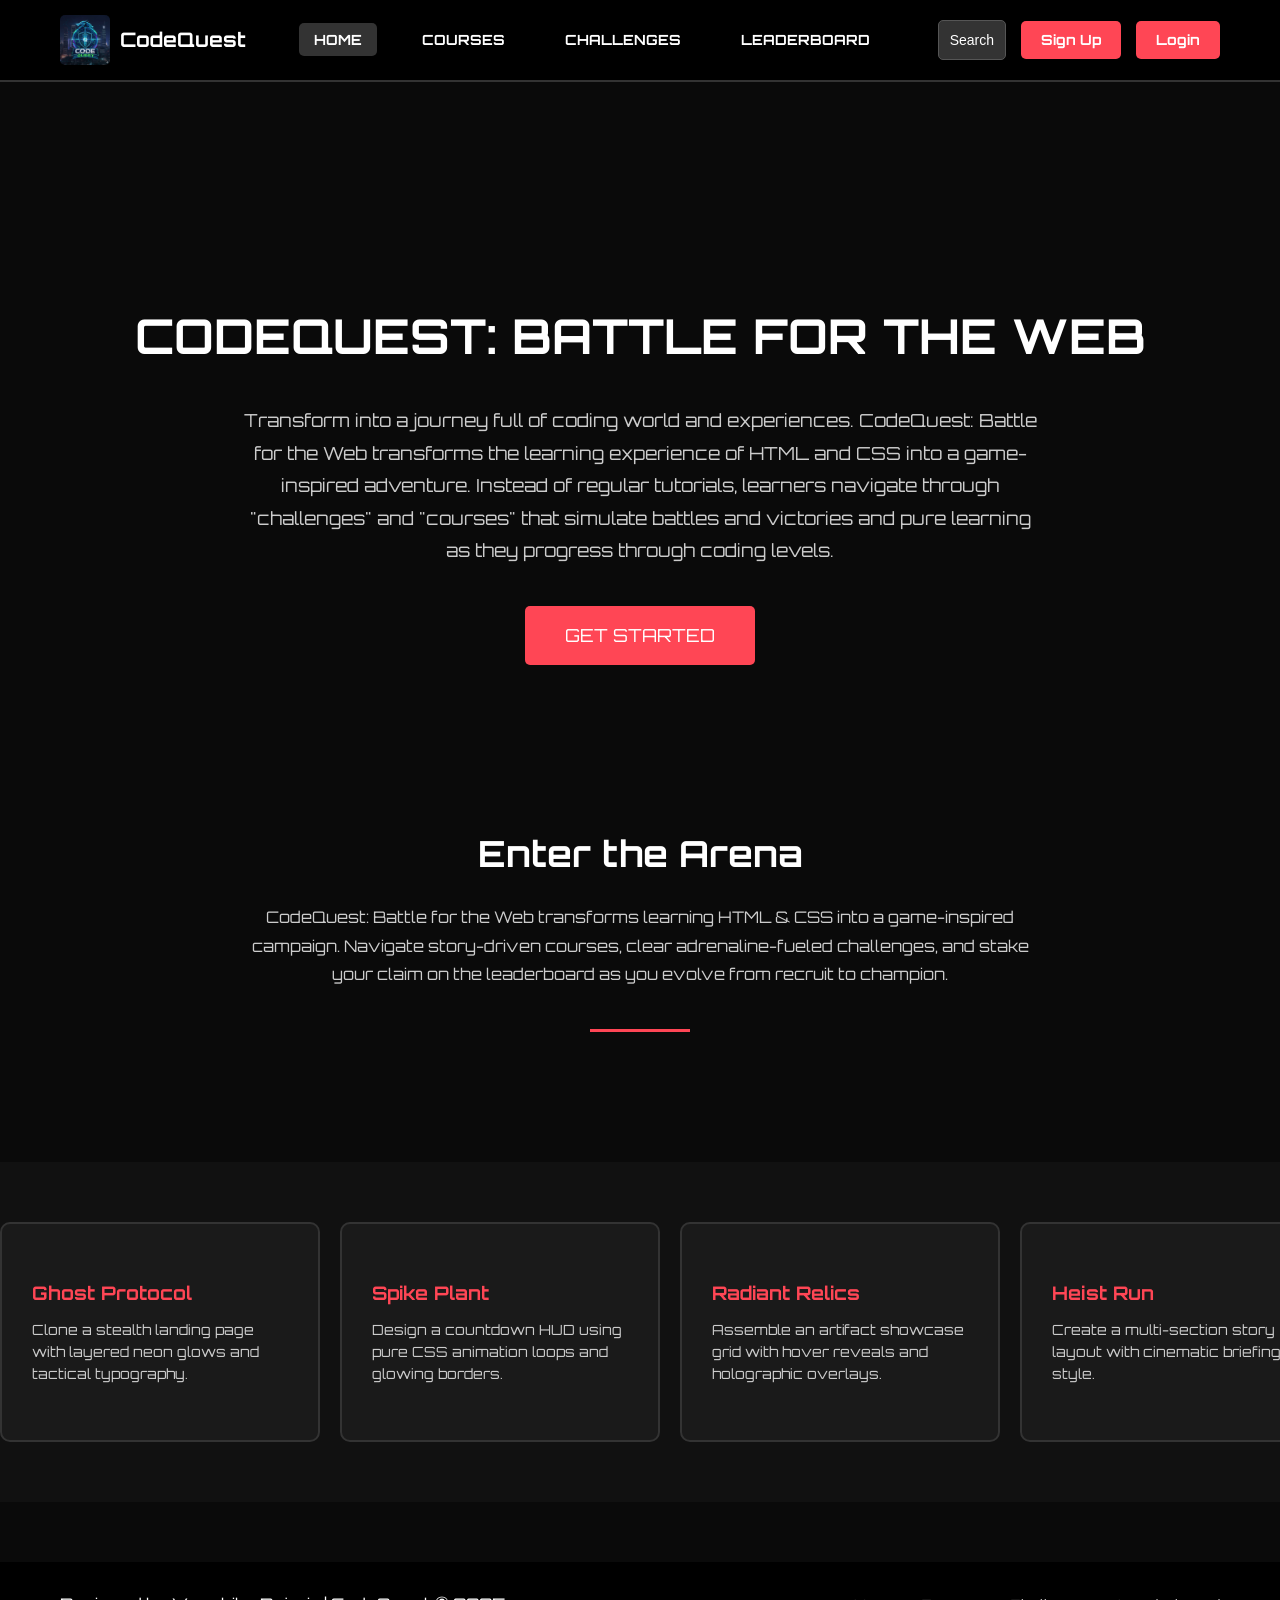
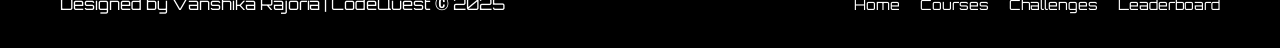
==== index.html @ c9c5a5fb "some bugs fixed" ====
<!DOCTYPE html>
<html lang="en">
<head>
  <meta charset="UTF-8">
  <meta name="viewport" content="width=device-width, initial-scale=1.0">
  <title>CodeQuest - Home</title>
  <link href="https://fonts.googleapis.com/css2?family=Orbitron:wght@400;700&family=Oswald:wght@600;700&display=swap" rel="stylesheet">
  <link rel="stylesheet" href="index.css">
  <link rel="icon" type="image/x-icon" href="logo.jpg">
</head>
<body>
  <header class="site-header">
    <div class="header-inner">
      <a href="index.html" class="brand">
        <img src="logo.jpg" alt="CodeQuest logo" class="brand-logo">
        <span class="brand-title">CodeQuest</span>
      </a>

      <input type="checkbox" id="nav-toggle" class="nav-toggle">
      <label for="nav-toggle" class="nav-toggle-label">
        <span></span>
        <span></span>
        <span></span>
      </label>

      <nav class="main-nav">
        <ul class="nav-links">
          <li><a class="active" href="index.html">HOME</a></li>
          <li><a href="courses.html">COURSES</a></li>
          <li><a href="challenges.html">CHALLENGES</a></li>
          <li><a href="leaderboard.html">LEADERBOARD</a></li>
        </ul>
      </nav>

      <div class="header-actions">
        <button class="search-btn" type="button">Search</button>
        <a href="signup.html" class="btn btn-red">Sign Up</a>
        <a href="login.html" class="btn btn-red-outline">Login</a>
      </div>
    </div>
  </header>

  <video src="firefly.mp4" autoplay loop muted></video>

  <main>
    <section class="hero">
      <h1 class="hero-title">CodeQuest: Battle for the Web</h1>
      
      <!-- <div class="hero-image-container">
        <img src="code.jpg" alt="CodeQuest Battle Arena">
      </div> -->

      <p class="hero-description">
        Transform into a journey full of coding world and experiences. CodeQuest: Battle for the Web transforms the learning experience of HTML and CSS into a game-inspired adventure. Instead of regular tutorials, learners navigate through "challenges" and "courses" that simulate battles and victories and pure learning as they progress through coding levels.
      </p>

      <div class="hero-actions">
        <a href="courses.html" class="btn-cta">GET STARTED</a>
      </div>
    </section>

    <section class="section">
      <h2 class="section-title">Enter the Arena</h2>
      <p class="section-subtitle">
        CodeQuest: Battle for the Web transforms learning HTML & CSS into a game-inspired campaign. Navigate story-driven courses, clear adrenaline-fueled challenges, and stake your claim on the leaderboard as you evolve from recruit to champion.
      </p>
      <div class="divider"></div>
    </section>

    <section class="challenges-scroll">
      <div class="challenges-track">
        <div class="challenge-item">
          <h3>Ghost Protocol</h3>
          <p>Clone a stealth landing page with layered neon glows and tactical typography.</p>
        </div>
        <div class="challenge-item">
          <h3>Spike Plant</h3>
          <p>Design a countdown HUD using pure CSS animation loops and glowing borders.</p>
        </div>
        <div class="challenge-item">
          <h3>Radiant Relics</h3>
          <p>Assemble an artifact showcase grid with hover reveals and holographic overlays.</p>
        </div>
        <div class="challenge-item">
          <h3>Heist Run</h3>
          <p>Create a multi-section story layout with cinematic briefing style.</p>
        </div>
        <div class="challenge-item">
          <h3>Valorant Nexus</h3>
          <p>Construct a dashboard with live-style badges and mission logs.</p>
        </div>
        <div class="challenge-item">
          <h3>Final Strike</h3>
          <p>Forge an endgame boss fight page combining grid tactics and flex squads.</p>
        </div>
        <!-- Duplicate for seamless scroll -->
        <div class="challenge-item">
          <h3>Ghost Protocol</h3>
          <p>Clone a stealth landing page with layered neon glows and tactical typography.</p>
        </div>
        <div class="challenge-item">
          <h3>Spike Plant</h3>
          <p>Design a countdown HUD using pure CSS animation loops and glowing borders.</p>
        </div>
        <div class="challenge-item">
          <h3>Radiant Relics</h3>
          <p>Assemble an artifact showcase grid with hover reveals and holographic overlays.</p>
        </div>
      </div>
    </section>
  </main>

  <footer class="site-footer">
    <div class="footer-inner">
      <p>Designed by Vanshika Rajoria | CodeQuest © 2025</p>
      <nav class="footer-links">
        <a href="index.html">Home</a>
        <a href="courses.html">Courses</a>
        <a href="challenges.html">Challenges</a>
        <a href="leaderboard.html">Leaderboard</a>
      </nav>
    </div>
  </footer>
</body>
</html>
---- index.css ----
* {
  margin: 0;
  padding: 0;
  box-sizing: border-box;
}

body {
  font-family: 'Orbitron', 'Oswald', Arial, sans-serif;
  background-color: #0a0a0a;
  color: #ffffff;
  line-height: 1.6;
}


.site-header {
  position: fixed;
  top: 0;
  left: 0;
  right: 0;
  background-color: #000000;
  padding: 15px 0;
  z-index: 1000;
  border-bottom: 2px solid #333;
}

.header-inner {
  max-width: 1200px;
  margin: 0 auto;
  padding: 0 20px;
  display: flex;
  align-items: center;
  justify-content: space-between;
  position: relative;
}

.brand {
  display: flex;
  align-items: center;
  gap: 10px;
  text-decoration: none;
  color: #ffffff;
}

.brand-logo {
  width: 50px;
  height: 50px;
  border-radius: 5px;
}

/* .btn-cta {
  background-color: #ff4655;
  color: #ffffff; */
  /* padding: 0px auto;
  width:300px;
  height: 100px;
  
  text-decoration: none;
  font-weight: bold;
  animation-name: change;
  animation-duration: 4s;
  animation-timing-function: ease-in;
}

@keyframes change {
  0% {background-color: #ff4655;}
  25% {background-color:rgba(0, 17, 255, 0.516);}
  50% {background-color: aqua;}
  75% {background-color: pink;}
  100% {background-color: yellow;}
} */



.brand-title {
  font-size: 20px;
  font-weight: bold;
  color: #ffffff;
}

.main-nav {
  flex: 1;
  display: flex;
  justify-content: center;
}

.nav-toggle {
  display: none;
}

.nav-toggle-label {
  display: none;
  flex-direction: column;
  gap: 6px;
  width: 36px;
  cursor: pointer;
}

.nav-toggle-label span {
  display: block;
  height: 3px;
  background-color: #ffffff;
  border-radius: 2px;
}

.nav-links {
  list-style: none;
  display: flex;
  gap: 30px;
  margin: 0;
  padding: 0;
}

.nav-links a {
  color: #ffffff;
  text-decoration: none;
  font-weight: bold;
  font-size: 14px;
  padding: 8px 15px;
  transition: background-color 0.3s;
}

.nav-links a:hover,
.nav-links a.active {
  background-color: #333;
  border-radius: 5px;
}

.header-actions {
  display: flex;
  gap: 15px;
  align-items: center;
}

.search-btn {
  background-color: #333;
  color: #ffffff;
  border: 1px solid #555;
  padding: 11px 11px;
  border-radius: 5px;
  cursor: pointer;
  font-size: 14px;
}

.search-btn:hover {
  background-color: #444;
}

.btn {
  padding: 8px 20px;
  border-radius: 5px;
  text-decoration: none;
  font-weight: bold;
  font-size: 14px;
  display: inline-block;
  transition: background-color 0.3s;
}

.btn-red {
  background-color: #ff4655;
  color: #ffffff;
  border: none;
}

.btn-red:hover {
  background-color: #ff6b7a;
}

.btn-red-outline {
  background-color: #ff4655;
  color: #ffffff;
  border: none;
}

.btn-red-outline:hover {
  background-color: #ff6b7a;
}


main {
  padding-top: 80px;
  min-height: calc(100vh - 200px);
}


.hero {
  text-align: center;
  padding: 60px 20px;
}

.hero-title {
  font-size: 48px;
  font-weight: bold;
  margin-bottom: 20px;
  text-transform: uppercase;
  color: #ffffff;
}

.hero-image-container {
  width: 100%;
  margin: 40px 0;
  position: relative;
  overflow: hidden;
}

.hero-image-container {
  border: 2px solid #333;
  border-radius: 16px;
  overflow: hidden;
  position: relative;
}

.hero-image-container img {
  width: 100%;
  height: 420px;
  object-fit: cover;
  display: block;
  filter: grayscale(15%);
}

.hero-image-container::after {
  content: "";
  position: absolute;
  inset: 0;
  background: linear-gradient(180deg, rgba(0,0,0,0.2), rgba(0,0,0,0.35));
}

.hero-description {
  max-width: 800px;
  margin: 30px auto;
  font-size: 18px;
  color: #cccccc;
  line-height: 1.8;
}

.hero-actions {
  margin: 40px 0;
}

.btn-cta {
  background-color: #ff4655;
  color: #ffffff;
  padding: 15px 40px;
  font-size: 18px;
  border-radius: 5px;
  text-decoration: none;
  display: inline-block;
  transition: background-color 0.3s;
}

.btn-cta:hover {
  background-color: #ff6b7a;
}

.section {
  max-width: 1200px;
  margin: 0 auto;
  padding: 60px 20px;
  text-align: center;
}

.section-title {
  font-size: 36px;
  font-weight: bold;
  margin-bottom: 20px;
  color: #ffffff;
}

.section-subtitle {
  max-width: 800px;
  margin: 0 auto 40px;
  font-size: 16px;
  color: #cccccc;
  line-height: 1.8;
}


.challenges-scroll {
  width: 100%;
  overflow: hidden;
  background-color: #111;
  padding: 60px 0;
  margin: 40px 0;
}

.challenges-track {
  display: flex;
  gap: 20px;
  animation: scroll 30s linear infinite;
}

.challenge-item {
  flex: 0 0 320px;
  background-color: #1a1a1a;
  border: 2px solid #333;
  padding: 30px;
  border-radius: 10px;
  text-align: left;
  min-height: 220px;
  display: flex;
  flex-direction: column;
  justify-content: center;
}

.challenge-item h3 {
  color: #ff4655;
  margin-bottom: 10px;
}

.challenge-item p {
  color: #cccccc;
  font-size: 14px;
}


.auth-section {
  min-height: calc(100vh - 200px);
  display: flex;
  align-items: center;
  justify-content: center;
  padding: 100px 20px 60px;
}

.auth-card {
  width: 100%;
  max-width: 540px;
  background-color: #111;
  border: 2px solid #333;
  border-radius: 12px;
  padding: 40px 32px 48px;
  text-align: center;
  box-shadow: 0 20px 40px rgba(0,0,0,0.4);
}

.auth-form {
  margin-top: 30px;
  display: flex;
  flex-direction: column;
  gap: 16px;
  text-align: left;
}

.auth-form label {
  font-size: 14px;
  letter-spacing: 1px;
}

.auth-form input[type="text"],
.auth-form input[type="email"],
.auth-form input[type="password"] {
  width: 100%;
  padding: 12px;
  background-color: #1a1a1a;
  border: 1px solid #333;
  border-radius: 6px;
  color: #fff;
}

.auth-form input:focus {
  outline: none;
  border-color: #ff4655;
}

.auth-remember {
  display: flex;
  align-items: center;
  gap: 8px;
  font-size: 13px;
}

.auth-submit {
  width: 100%;
  margin-top: 10px;
  text-transform: uppercase;
}

.auth-switch {
  margin-top: 24px;
  font-size: 14px;
  color: #ccc;
}

.auth-switch a {
  color: #ff4655;
  text-decoration: none;
}

@keyframes scroll {
  0% {
    transform: translateX(0);
  }
  100% {
    transform: translateX(-50%);
  }
}


.courses-hero {
  position: relative;
  text-align: center;
  padding: 120px 20px;
  margin: 40px 20px;
  border: 2px solid #333;
  border-radius: 16px;
  overflow: hidden;
}

.courses-hero::before {
  content: "";
  position: absolute;
  inset: 0;
  background-image: url("https://images.unsplash.com/photo-1526379095098-d400fd0bf935?auto=format&fit=crop&w=1600&q=70");
  background-size: cover;
  background-position: center;
  opacity: 0.28;
  filter: grayscale(20%);
}

.courses-hero::after {
  content: "";
  position: absolute;
  inset: 0;
  background: linear-gradient(180deg, rgba(0,0,0,0.6), rgba(0,0,0,0.75));
}

.courses-hero > * {
  position: relative;
  z-index: 2;
}

.course-marquee {
  width: 100%;
  overflow: hidden;
  background-color: #111;
  padding: 40px 0;
  margin: 40px 0;
}

.course-track {
  display: flex;
  gap: 20px;
  animation: scroll 35s linear infinite;
}

.course-card {
  flex: 0 0 320px;
  background-color: #1a1a1a;
  border: 2px solid #333;
  border-radius: 10px;
  padding: 25px;
  transition: transform 0.3s, border-color 0.3s;
  position: relative;
}

.course-link {
  text-decoration: none;
  color: inherit;
  display: block;
  cursor: pointer;
}

.course-card:hover {
  transform: translateY(-5px);
  border-color: #ff4655;
}

.course-card:target {
  border-color: #ff4655;
}

.course-card h3 {
  color: #ff4655;
  margin-bottom: 10px;
  font-size: 20px;
}

.course-meta {
  color: #888;
  font-size: 12px;
  margin-bottom: 15px;
}

.course-card p {
  color: #cccccc;
  font-size: 14px;
  margin-bottom: 15px;
}

/* ===== CHALLENGES PAGE ===== */
.challenge-intro {
  position: relative;
  text-align: center;
  padding: 120px 20px;
  margin: 40px 20px;
  border: 2px solid #333;
  border-radius: 16px;
  overflow: hidden;
}

.challenge-intro::before {
  content: "";
  position: absolute;
  inset: 0;
  background-image: url("https://images.unsplash.com/photo-1498050108023-c5249f4df085?auto=format&fit=crop&w=1700&q=70");
  background-size: cover;
  background-position: center;
  opacity: 0.25;
  filter: grayscale(20%);
}

.challenge-intro::after {
  content: "";
  position: absolute;
  inset: 0;
  background: linear-gradient(180deg, rgba(0,0,0,0.65), rgba(0,0,0,0.85));
}

.challenge-intro > * {
  position: relative;
  z-index: 2;
}

.challenge-select {
  max-width: 1100px;
  margin: 0 auto;
  padding: 0 20px 40px;
  display: flex;
  flex-direction: column;
  gap: 32px;
}

.challenge-grid {
  display: flex;
  flex-direction: column;
  gap: 32px;
}

.challenge-option {
  width: 100%;
  display: flex;
}

.challenge-option:nth-child(odd) {
  justify-content: flex-start;
}

.challenge-option:nth-child(even) {
  justify-content: flex-end;
}

.challenge-option input {
  position: absolute;
  opacity: 0;
  pointer-events: none;
}

.challenge-card {
  background-color: #1a1a1a;
  border: 2px solid #333;
  border-radius: 14px;
  padding: 28px 36px;
  transition: transform 0.3s, border-color 0.3s, box-shadow 0.3s;
  max-width: 760px;
  width: calc(100% - 120px);
  box-shadow: 0 20px 40px rgba(0,0,0,0.35);
}

.challenge-card:hover {
  transform: translateY(-5px);
  border-color: #ff4655;
}

.challenge-option:nth-child(odd) .challenge-card {
  border-left: 4px solid #ff4655;
}

.challenge-option:nth-child(even) .challenge-card {
  border-right: 4px solid #23c5ff;
  text-align: right;
}

.challenge-option:nth-child(even) .challenge-card h3,
.challenge-option:nth-child(even) .challenge-card p,
.challenge-option:nth-child(even) .challenge-card .difficulty {
  text-align: right;
  justify-content: flex-end;
}

.challenge-option input:checked + .challenge-card {
  border-color: #ff4655;
  box-shadow: 0 30px 50px rgba(255,70,85,0.25);
  transform: translateY(-4px);
}

.challenge-card h3 {
  color: #ff4655;
  margin-bottom: 15px;
  font-size: 22px;
}

.challenge-card p {
  color: #cccccc;
  margin-bottom: 15px;
  font-size: 14px;
  line-height: 1.6;
}

.difficulty {
  display: inline-block;
  padding: 6px 16px;
  border-radius: 999px;
  font-size: 12px;
  font-weight: bold;
  background-color: rgba(255,255,255,0.05);
  border: 1px solid rgba(255,255,255,0.15);
}

.collective-play {
  text-align: center;
  border: 2px solid #333;
  border-radius: 14px;
  padding: 32px;
  background: rgba(0,0,0,0.4);
  box-shadow: 0 20px 40px rgba(0,0,0,0.35);
}

.collective-play p {
  margin-bottom: 16px;
  color: #ccc;
}

.collective-play .play-all-btn {
  padding: 12px 28px;
  font-size: 15px;
  letter-spacing: 1px;
}

/* ===== LEADERBOARD PAGE ===== */
.leaderboard-intro {
  text-align: center;
  padding: 60px 20px;
}

.podium {
  max-width: 1000px;
  margin: 60px auto;
  padding: 0 20px;
  display: flex;
  justify-content: center;
  align-items: flex-end;
  gap: 20px;
}

.podium-item {
  flex: 1;
  text-align: center;
  background-color: #1a1a1a;
  border: 2px solid #333;
  border-radius: 10px;
  padding: 30px 20px;
  position: relative;
  display: flex;
  flex-direction: column;
  align-items: center;
  justify-content: center;
  min-height: 220px;
}

.podium-item.first {
  order: 2;
  border-color: #ffd700;
  background: linear-gradient(180deg, #2a2a1a, #1a1a1a);
  min-height: 320px;
  transform: translateY(-25px);
}

.podium-item.second {
  order: 1;
  border-color: #c0c0c0;
  background: linear-gradient(180deg, #2a2a2a, #1a1a1a);
  min-height: 260px;
}

.podium-item.third {
  order: 3;
  border-color: #cd7f32;
  background: linear-gradient(180deg, #2a1f1a, #1a1a1a);
  min-height: 250px;
}

.podium-rank {
  font-size: 48px;
  font-weight: bold;
  color: #ff4655;
  margin-bottom: 10px;
}

.podium-name {
  font-size: 24px;
  font-weight: bold;
  color: #ffffff;
  margin-bottom: 10px;
}

.podium-score {
  font-size: 18px;
  color: #cccccc;
}

.leaderboard-table {
  max-width: 1000px;
  margin: 60px auto;
  padding: 0 20px 60px;
}

.leaderboard-header {
  display: grid;
  grid-template-columns: 80px 1fr 140px 140px 140px;
  gap: 20px;
  padding: 15px;
  background-color: #111;
  border-bottom: 2px solid #333;
  font-weight: bold;
  text-align: left;
}

.leaderboard-row {
  display: grid;
  grid-template-columns: 80px 1fr 140px 140px 140px;
  gap: 20px;
  padding: 15px;
  border-bottom: 1px solid #222;
  text-align: left;
}

.leaderboard-row:hover {
  background-color: #1a1a1a;
}

.rank {
  font-weight: bold;
  color: #ff4655;
}

.badge {
  display: inline-block;
  padding: 3px 10px;
  border-radius: 5px;
  font-size: 11px;
  font-weight: bold;
  margin-left: 10px;
}

.badge.gold {
  background-color: #ffd700;
  color: #000;
}

.badge.silver {
  background-color: #c0c0c0;
  color: #000;
}

.badge.bronze {
  background-color: #cd7f32;
  color: #fff;
}

/* ===== FOOTER ===== */
.site-footer {
  background-color: #000000;
  color: #ffffff;
  padding: 30px 0;
  margin-top: 60px;
}

.footer-inner {
  max-width: 1200px;
  margin: 0 auto;
  padding: 0 20px;
  display: flex;
  justify-content: space-between;
  align-items: center;
  flex-wrap: wrap;
  gap: 20px;
}

.footer-inner p {
  color: #ffffff;
  margin: 0;
}

.footer-links {
  display: flex;
  gap: 20px;
  list-style: none;
}

.footer-links a {
  color: #ffffff;
  text-decoration: none;
  font-size: 14px;
}

.footer-links a:hover {
  color: #ff4655;
}

/* ===== UTILITIES ===== */
.divider {
  width: 100px;
  height: 3px;
  background-color: #ff4655;
  margin: 30px auto;
}

/* ===== RESPONSIVE ===== */
@media (max-width: 768px) {
  .header-inner {
    flex-wrap: wrap;
  }

  .nav-toggle-label {
    display: flex;
    position: absolute;
    top: 18px;
    right: 20px;
    order: initial;
    margin-left: 0;
  }

  .main-nav {
    order: 3;
    width: 100%;
    background-color: #000000;
    max-height: 0;
    overflow: hidden;
    transition: max-height 0.3s ease;
  }

  .nav-toggle:checked ~ .main-nav {
    max-height: 300px;
    border-top: 1px solid #333;
  }

  .nav-links {
    flex-direction: column;
    align-items: center;
    padding: 20px 0;
    gap: 10px;
  }

  .header-actions {
    order: 4;
    width: 100%;
    justify-content: center;
    margin-top: 15px;
  }

  .hero-title {
    font-size: 32px;
  }

  .podium {
    flex-direction: column;
    align-items: center;
  }

  .podium-item.first {
    order: 1;
  }

  .podium-item.second {
    order: 2;
  }

  .podium-item.third {
    order: 3;
  }

  .leaderboard-header,
  .leaderboard-row {
    grid-template-columns: 60px 1fr 100px 100px;
    gap: 10px;
    font-size: 12px;
  }

  .footer-inner {
    flex-direction: column;
    text-align: center;
  }
}
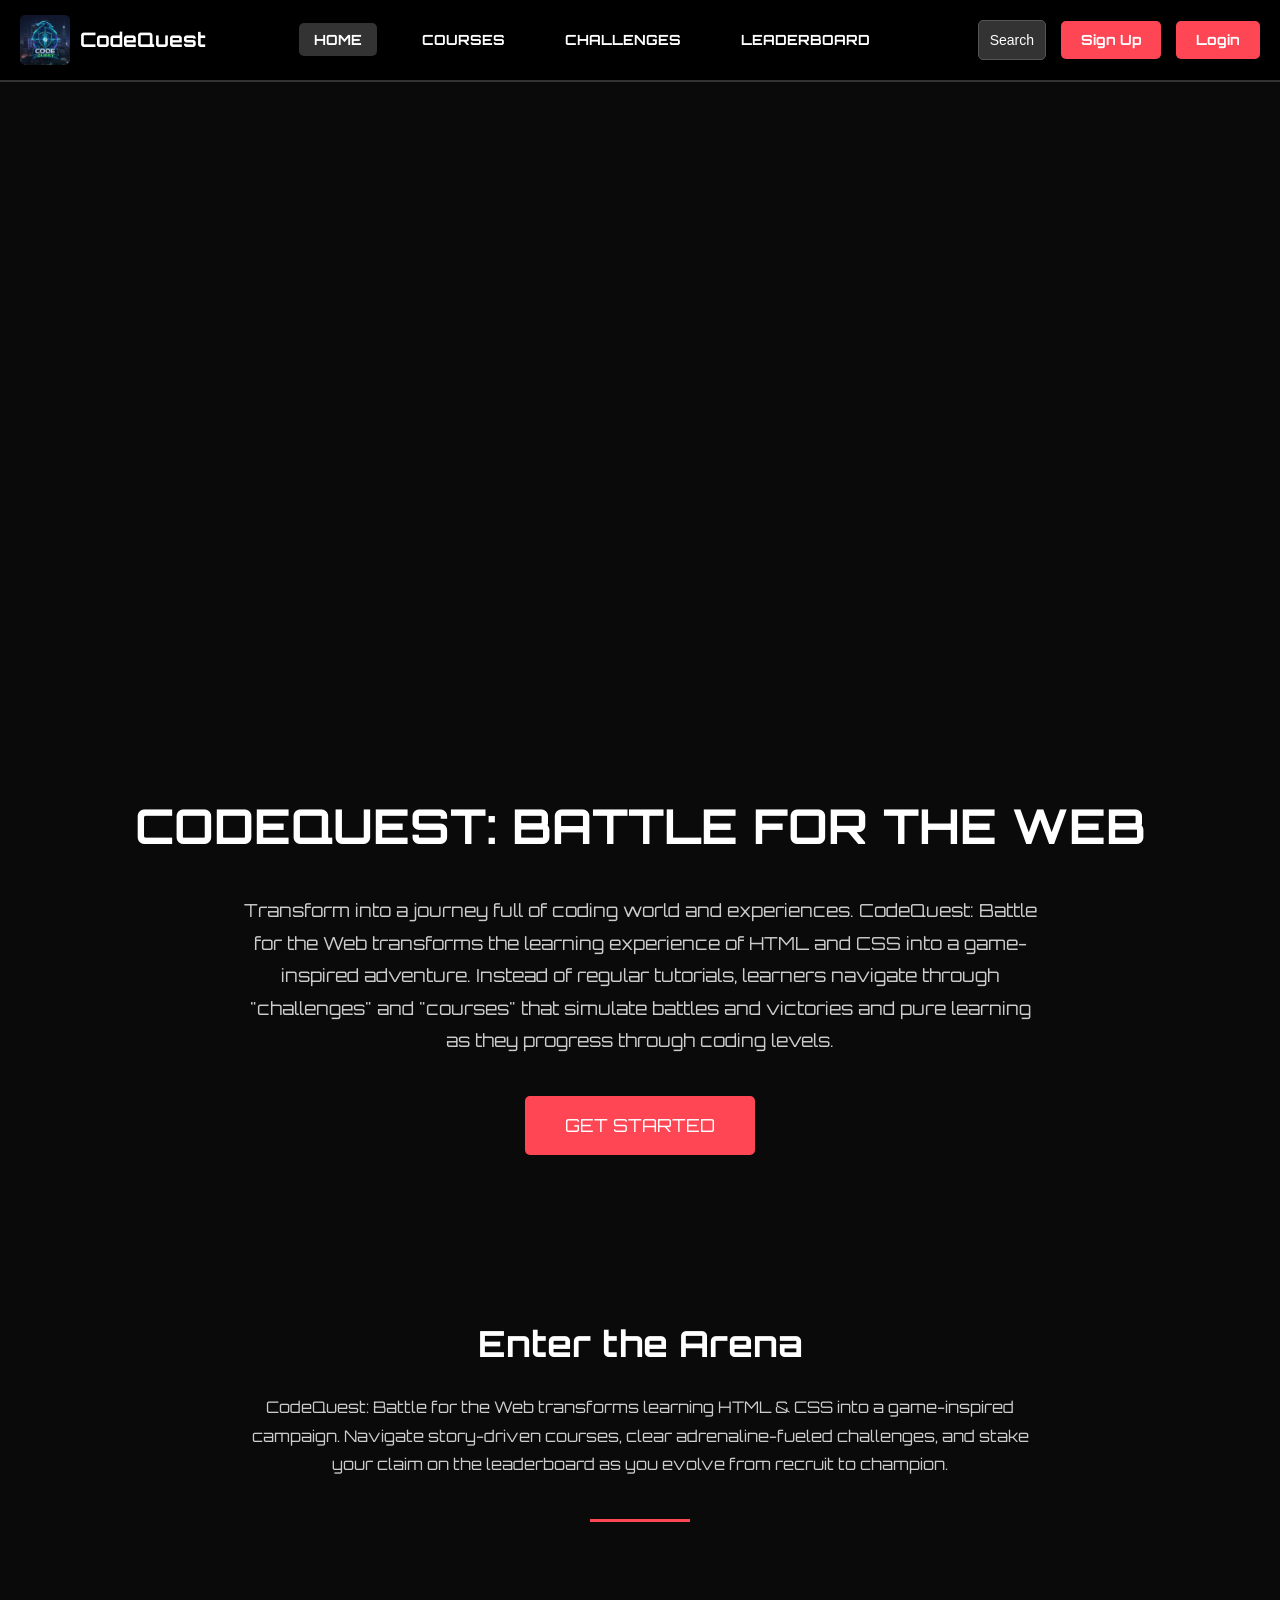
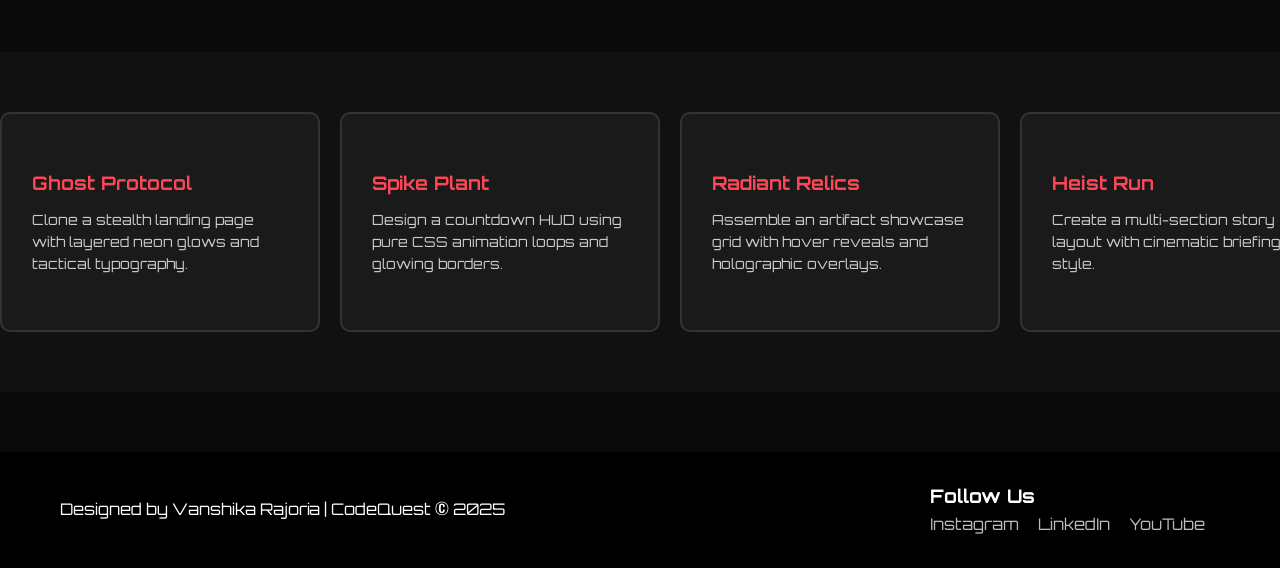
==== commit ab05a891: "nav bar updated" ====
--- a/index.html
+++ b/index.html
@@ -7,8 +7,22 @@
   <link href="https://fonts.googleapis.com/css2?family=Orbitron:wght@400;700&family=Oswald:wght@600;700&display=swap" rel="stylesheet">
   <link rel="stylesheet" href="index.css">
   <link rel="icon" type="image/x-icon" href="logo.jpg">
+
+  <!-- <style>
+    #test{
+      background-image: url('./courses.avif');
+      background-size: 100% 100%;
+      width: 300px;
+      height: 200px;
+      margin: 100px;
+    }
+  </style> -->
 </head>
 <body>
+  <!-- <div id="test">
+    <h2>Featured Course</h2>
+    <p>Master HTML & CSS with interactive lessons and real-world projects.</p>
+  </div> -->
   <header class="site-header">
     <div class="header-inner">
       <a href="index.html" class="brand">
@@ -16,12 +30,12 @@
         <span class="brand-title">CodeQuest</span>
       </a>
 
-      <input type="checkbox" id="nav-toggle" class="nav-toggle">
+      <!-- <input type="checkbox" id="nav-toggle" class="nav-toggle">
       <label for="nav-toggle" class="nav-toggle-label">
         <span></span>
         <span></span>
         <span></span>
-      </label>
+      </label> -->
 
       <nav class="main-nav">
         <ul class="nav-links">
@@ -113,12 +127,21 @@
   <footer class="site-footer">
     <div class="footer-inner">
       <p>Designed by Vanshika Rajoria | CodeQuest © 2025</p>
-      <nav class="footer-links">
+      <!-- <nav class="footer-links">
         <a href="index.html">Home</a>
         <a href="courses.html">Courses</a>
         <a href="challenges.html">Challenges</a>
-        <a href="leaderboard.html">Leaderboard</a>
-      </nav>
+        <a href="leaderboard.html">Leaderboard</a> -->
+      <!-- </nav> --> 
+       <div class="footer-col">
+      <h3>Follow Us</h3>
+      <div class="social-icons">
+        <a href="#">Instagram</a>
+        <a href="#">LinkedIn</a>
+        <a href="#">YouTube</a>
+      </div>
+    </div>
+
     </div>
   </footer>
 </body>
--- a/index.css
+++ b/index.css
@@ -26,14 +26,27 @@
 }
 
 .header-inner {
-  max-width: 1200px;
+  /* max-width: 1200px; */
   margin: 0 auto;
   padding: 0 20px;
   display: flex;
   align-items: center;
   justify-content: space-between;
   position: relative;
-}
+   /* width: 100%;
+    background: #000;
+    padding: 15px 40px;
+    display: flex;
+    align-items: center;
+    justify-content: space-between;
+    position: fixed;
+    top: 0;
+    z-index: 999;
+    
+    align-items: center;
+    gap: 10px; */
+}
+
 
 .brand {
   display: flex;
@@ -80,9 +93,9 @@
 }
 
 .main-nav {
-  flex: 1;
-  display: flex;
-  justify-content: center;
+  /* flex: 1; */
+  display: flex;
+  /* justify-content: center; */
 }
 
 .nav-toggle {
@@ -110,6 +123,10 @@
   gap: 30px;
   margin: 0;
   padding: 0;
+}
+video{
+  width: 100%;
+  
 }
 
 .nav-links a {
@@ -891,3 +908,13 @@
     text-align: center;
   }
 }
+.social-icons a{
+    
+  display: inline-block;
+  margin-right: 15px;
+  color: #bbb;
+  text-decoration: none;
+}
+.social-icons a:hover {
+    color: #fff;
+}
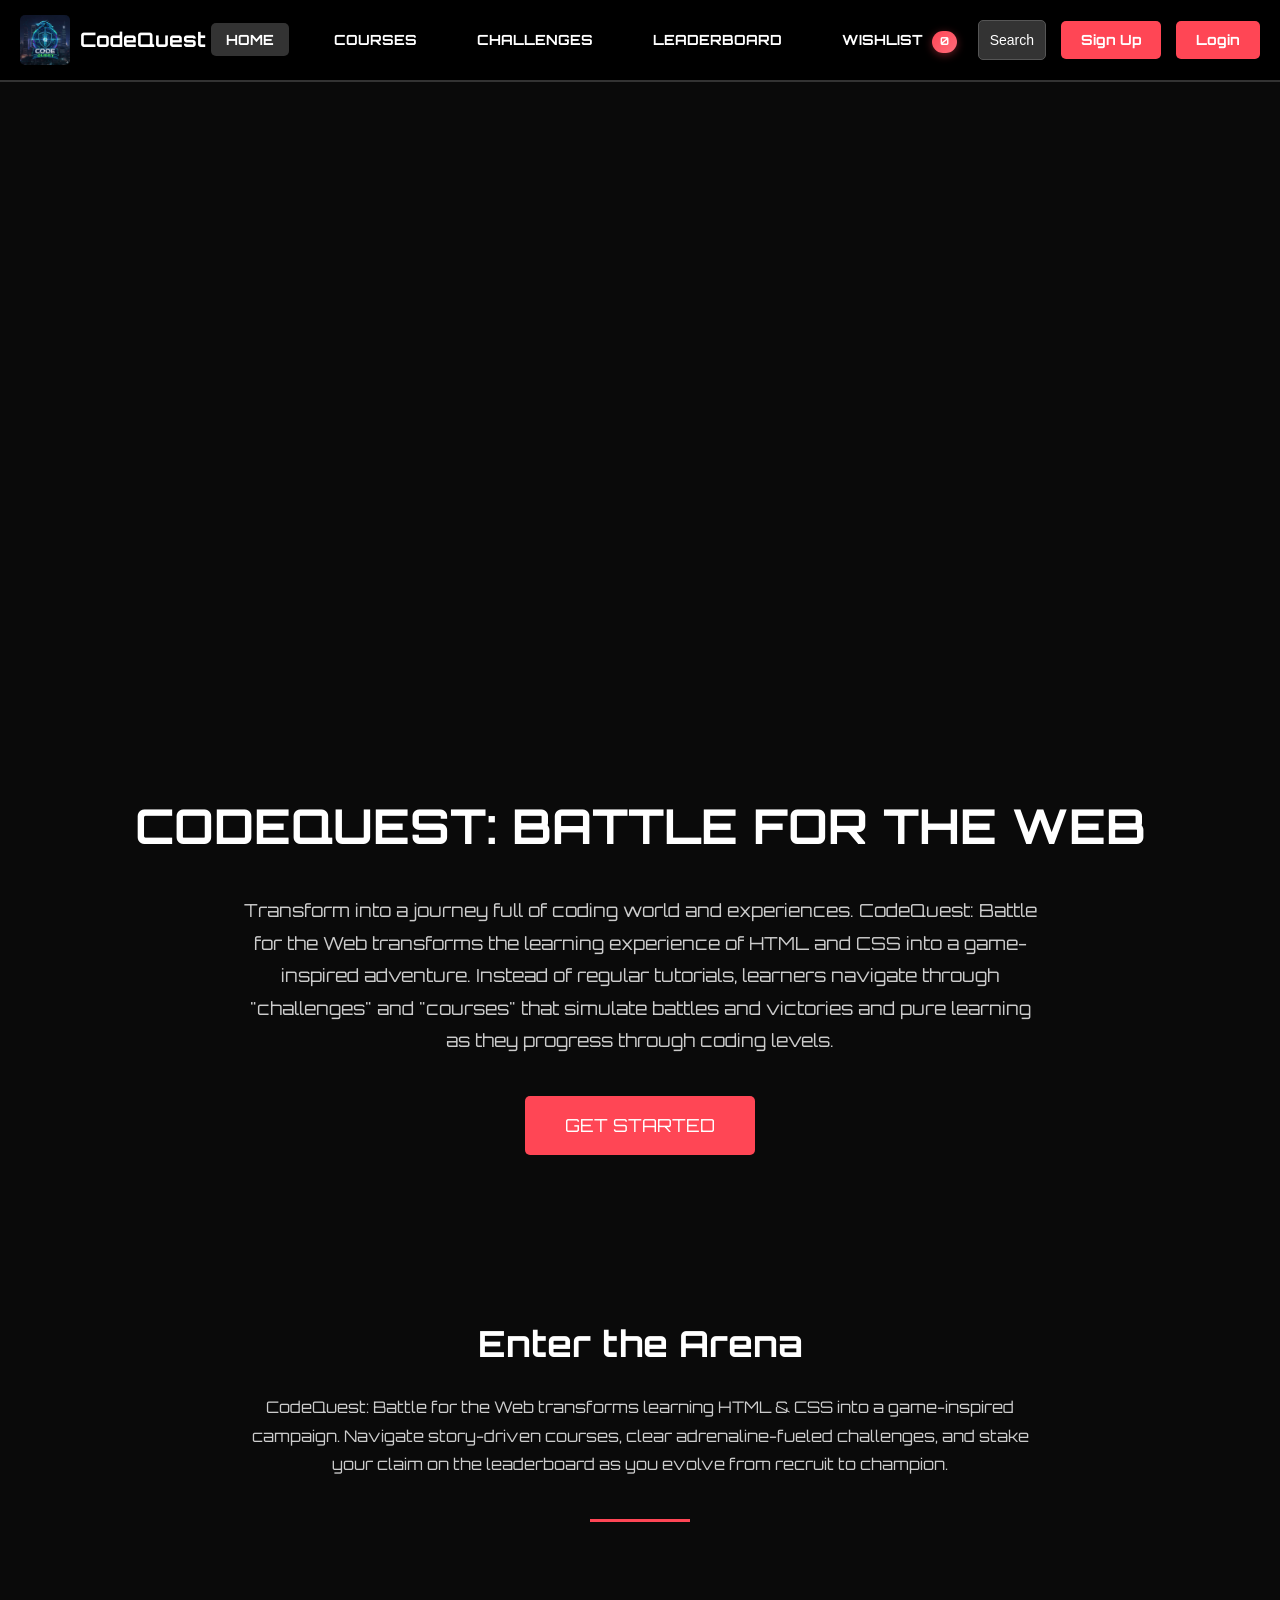
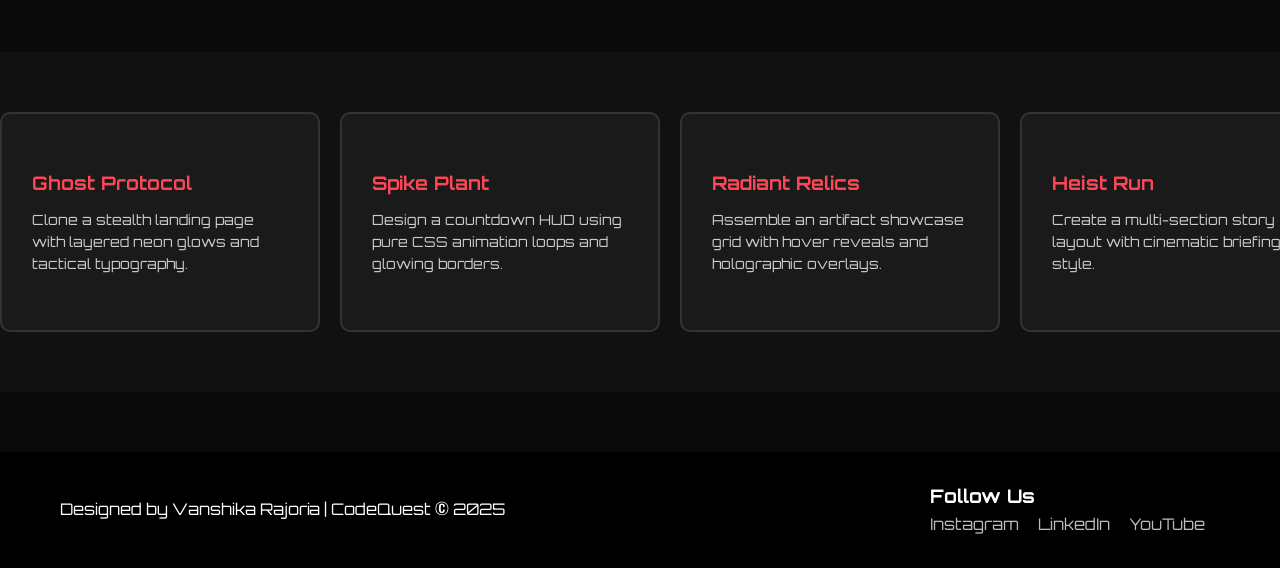
==== commit 53bbfee3: "play now pop up" ====
--- a/index.html
+++ b/index.html
@@ -1,11 +1,14 @@
 <!DOCTYPE html>
 <html lang="en">
+
 <head>
   <meta charset="UTF-8">
   <meta name="viewport" content="width=device-width, initial-scale=1.0">
   <title>CodeQuest - Home</title>
-  <link href="https://fonts.googleapis.com/css2?family=Orbitron:wght@400;700&family=Oswald:wght@600;700&display=swap" rel="stylesheet">
+  <link href="https://fonts.googleapis.com/css2?family=Orbitron:wght@400;700&family=Oswald:wght@600;700&display=swap"
+    rel="stylesheet">
   <link rel="stylesheet" href="index.css">
+  <link rel="stylesheet" href="interactive.css">
   <link rel="icon" type="image/x-icon" href="logo.jpg">
 
   <!-- <style>
@@ -18,6 +21,7 @@
     }
   </style> -->
 </head>
+
 <body>
   <!-- <div id="test">
     <h2>Featured Course</h2>
@@ -43,6 +47,7 @@
           <li><a href="courses.html">COURSES</a></li>
           <li><a href="challenges.html">CHALLENGES</a></li>
           <li><a href="leaderboard.html">LEADERBOARD</a></li>
+          <li><a href="wishlist.html">WISHLIST <span id="wishlist-count" class="wishlist-badge">0</span></a></li>
         </ul>
       </nav>
 
@@ -59,13 +64,16 @@
   <main>
     <section class="hero">
       <h1 class="hero-title">CodeQuest: Battle for the Web</h1>
-      
+
       <!-- <div class="hero-image-container">
         <img src="code.jpg" alt="CodeQuest Battle Arena">
       </div> -->
 
       <p class="hero-description">
-        Transform into a journey full of coding world and experiences. CodeQuest: Battle for the Web transforms the learning experience of HTML and CSS into a game-inspired adventure. Instead of regular tutorials, learners navigate through "challenges" and "courses" that simulate battles and victories and pure learning as they progress through coding levels.
+        Transform into a journey full of coding world and experiences. CodeQuest: Battle for the Web transforms the
+        learning experience of HTML and CSS into a game-inspired adventure. Instead of regular tutorials, learners
+        navigate through "challenges" and "courses" that simulate battles and victories and pure learning as they
+        progress through coding levels.
       </p>
 
       <div class="hero-actions">
@@ -76,7 +84,9 @@
     <section class="section">
       <h2 class="section-title">Enter the Arena</h2>
       <p class="section-subtitle">
-        CodeQuest: Battle for the Web transforms learning HTML & CSS into a game-inspired campaign. Navigate story-driven courses, clear adrenaline-fueled challenges, and stake your claim on the leaderboard as you evolve from recruit to champion.
+        CodeQuest: Battle for the Web transforms learning HTML & CSS into a game-inspired campaign. Navigate
+        story-driven courses, clear adrenaline-fueled challenges, and stake your claim on the leaderboard as you evolve
+        from recruit to champion.
       </p>
       <div class="divider"></div>
     </section>
@@ -132,17 +142,20 @@
         <a href="courses.html">Courses</a>
         <a href="challenges.html">Challenges</a>
         <a href="leaderboard.html">Leaderboard</a> -->
-      <!-- </nav> --> 
-       <div class="footer-col">
-      <h3>Follow Us</h3>
-      <div class="social-icons">
-        <a href="#">Instagram</a>
-        <a href="#">LinkedIn</a>
-        <a href="#">YouTube</a>
+      <!-- </nav> -->
+      <div class="footer-col">
+        <h3>Follow Us</h3>
+        <div class="social-icons">
+          <a href="#">Instagram</a>
+          <a href="#">LinkedIn</a>
+          <a href="#">YouTube</a>
+        </div>
       </div>
-    </div>
 
     </div>
   </footer>
+
+  <script src="courses.js"></script>
 </body>
-</html>
+
+</html>
--- a/index.css
+++ b/index.css
@@ -26,7 +26,7 @@
 }
 
 .header-inner {
-  /* max-width: 1200px; */
+  
   margin: 0 auto;
   padding: 0 20px;
   display: flex;
@@ -504,7 +504,7 @@
   margin-bottom: 15px;
 }
 
-/* ===== CHALLENGES PAGE ===== */
+
 .challenge-intro {
   position: relative;
   text-align: center;
@@ -653,7 +653,7 @@
   letter-spacing: 1px;
 }
 
-/* ===== LEADERBOARD PAGE ===== */
+
 .leaderboard-intro {
   text-align: center;
   padding: 60px 20px;
@@ -784,7 +784,7 @@
   color: #fff;
 }
 
-/* ===== FOOTER ===== */
+
 .site-footer {
   background-color: #000000;
   color: #ffffff;
@@ -824,7 +824,7 @@
   color: #ff4655;
 }
 
-/* ===== UTILITIES ===== */
+
 .divider {
   width: 100px;
   height: 3px;
@@ -832,7 +832,7 @@
   margin: 30px auto;
 }
 
-/* ===== RESPONSIVE ===== */
+
 @media (max-width: 768px) {
   .header-inner {
     flex-wrap: wrap;
--- a/interactive.css
+++ b/interactive.css
@@ -0,0 +1,637 @@
+
+
+.game-alert {
+    position: fixed;
+    top: 100px;
+    right: -400px;
+    z-index: 10000;
+    transition: right 0.3s cubic-bezier(0.68, -0.55, 0.265, 1.55);
+}
+
+.game-alert.show {
+    right: 30px;
+}
+
+.game-alert-content {
+    background: linear-gradient(135deg, #1a1a1a, #2a2a2a);
+    border: 2px solid #ff4655;
+    border-radius: 12px;
+    padding: 20px 25px;
+    display: flex;
+    align-items: center;
+    gap: 15px;
+    box-shadow: 0 10px 40px rgba(255, 70, 85, 0.4), 0 0 20px rgba(255, 70, 85, 0.2);
+    min-width: 300px;
+    animation: alertPulse 0.5s ease-out;
+}
+
+@keyframes alertPulse {
+    0% {
+        transform: scale(0.8);
+        opacity: 0;
+    }
+
+    50% {
+        transform: scale(1.05);
+    }
+
+    100% {
+        transform: scale(1);
+        opacity: 1;
+    }
+}
+
+.game-alert.success .game-alert-content {
+    border-color: #4ade80;
+    box-shadow: 0 10px 40px rgba(74, 222, 128, 0.4), 0 0 20px rgba(74, 222, 128, 0.2);
+}
+
+.game-alert.game .game-alert-content {
+    border-color: #fbbf24;
+    box-shadow: 0 10px 40px rgba(251, 191, 36, 0.4), 0 0 20px rgba(251, 191, 36, 0.2);
+    animation: alertPulse 0.5s ease-out, gameGlow 1.5s ease-in-out infinite;
+}
+
+@keyframes gameGlow {
+
+    0%,
+    100% {
+        box-shadow: 0 10px 40px rgba(251, 191, 36, 0.4), 0 0 20px rgba(251, 191, 36, 0.2);
+    }
+
+    50% {
+        box-shadow: 0 10px 40px rgba(251, 191, 36, 0.6), 0 0 30px rgba(251, 191, 36, 0.4);
+    }
+}
+
+.game-alert.info .game-alert-content {
+    border-color: #60a5fa;
+    box-shadow: 0 10px 40px rgba(96, 165, 250, 0.4), 0 0 20px rgba(96, 165, 250, 0.2);
+}
+
+.game-alert-icon {
+    font-size: 32px;
+    animation: iconBounce 0.6s ease-out;
+}
+
+@keyframes iconBounce {
+
+    0%,
+    100% {
+        transform: scale(1);
+    }
+
+    50% {
+        transform: scale(1.2) rotate(10deg);
+    }
+}
+
+.game-alert-message {
+    font-size: 16px;
+    font-weight: bold;
+    color: #fff;
+    letter-spacing: 1px;
+    text-transform: uppercase;
+}
+
+
+
+.course-details-section {
+    display: none;
+    opacity: 0;
+    transform: translateY(20px);
+    transition: all 0.3s ease-out;
+    margin: 40px 20px;
+}
+
+.course-details-section.show {
+    opacity: 1;
+    transform: translateY(0);
+}
+
+.course-details-container {
+    max-width: 1200px;
+    margin: 0 auto;
+    background: linear-gradient(135deg, #1a1a1a, #0f0f0f);
+    border: 2px solid #ff4655;
+    border-radius: 16px;
+    padding: 40px;
+    position: relative;
+    box-shadow: 0 20px 60px rgba(255, 70, 85, 0.3);
+    animation: slideInUp 0.5s ease-out;
+}
+
+@keyframes slideInUp {
+    from {
+        opacity: 0;
+        transform: translateY(30px);
+    }
+
+    to {
+        opacity: 1;
+        transform: translateY(0);
+    }
+}
+
+.close-details {
+    position: absolute;
+    top: 20px;
+    right: 20px;
+    background: rgba(255, 70, 85, 0.2);
+    border: 2px solid #ff4655;
+    color: #fff;
+    width: 40px;
+    height: 40px;
+    border-radius: 50%;
+    font-size: 24px;
+    cursor: pointer;
+    transition: all 0.3s ease;
+    display: flex;
+    align-items: center;
+    justify-content: center;
+    z-index: 10;
+}
+
+.close-details:hover {
+    background: #ff4655;
+    transform: rotate(90deg);
+    box-shadow: 0 5px 15px rgba(255, 70, 85, 0.5);
+}
+
+.course-details-grid {
+    display: grid;
+    grid-template-columns: 400px 1fr;
+    gap: 40px;
+    align-items: start;
+}
+
+.course-details-image {
+    position: relative;
+    border-radius: 12px;
+    overflow: hidden;
+    box-shadow: 0 10px 30px rgba(0, 0, 0, 0.5);
+}
+
+.course-details-image img {
+    width: 100%;
+    height: 400px;
+    object-fit: cover;
+    display: block;
+    transition: transform 0.3s ease;
+}
+
+.course-details-image:hover img {
+    transform: scale(1.05);
+}
+
+.course-level-badge {
+    position: absolute;
+    top: 15px;
+    right: 15px;
+    background: linear-gradient(135deg, #ff4655, #ff6b7a);
+    color: #fff;
+    padding: 8px 16px;
+    border-radius: 20px;
+    font-size: 12px;
+    font-weight: bold;
+    text-transform: uppercase;
+    letter-spacing: 1px;
+    box-shadow: 0 4px 12px rgba(255, 70, 85, 0.4);
+}
+
+.course-details-content {
+    padding: 10px 0;
+}
+
+.course-details-title {
+    font-size: 36px;
+    color: #fff;
+    margin-bottom: 10px;
+    background: linear-gradient(135deg, #ff4655, #ff6b7a);
+    -webkit-background-clip: text;
+    -webkit-text-fill-color: transparent;
+    background-clip: text;
+}
+
+.course-details-meta {
+    color: #888;
+    font-size: 14px;
+    text-transform: uppercase;
+    letter-spacing: 2px;
+    margin-bottom: 25px;
+}
+
+.course-stats {
+    display: flex;
+    gap: 30px;
+    margin-bottom: 25px;
+    padding: 20px;
+    background: rgba(255, 255, 255, 0.03);
+    border-radius: 10px;
+    border: 1px solid rgba(255, 255, 255, 0.1);
+}
+
+.stat-item {
+    display: flex;
+    flex-direction: column;
+    align-items: center;
+    gap: 5px;
+}
+
+.stat-icon {
+    font-size: 24px;
+}
+
+.stat-value {
+    color: #fff;
+    font-weight: bold;
+    font-size: 14px;
+}
+
+.course-details-description {
+    color: #ccc;
+    line-height: 1.8;
+    font-size: 16px;
+    margin-bottom: 30px;
+}
+
+.course-details-actions {
+    display: flex;
+    gap: 15px;
+    align-items: center;
+}
+
+.btn-wishlist,
+.btn-start-course {
+    padding: 15px 30px;
+    border: none;
+    border-radius: 8px;
+    font-size: 16px;
+    font-weight: bold;
+    cursor: pointer;
+    transition: all 0.3s ease;
+    display: flex;
+    align-items: center;
+    gap: 10px;
+    text-transform: uppercase;
+    letter-spacing: 1px;
+}
+
+.btn-wishlist {
+    background: linear-gradient(135deg, #ff4655, #ff6b7a);
+    color: #fff;
+    box-shadow: 0 5px 20px rgba(255, 70, 85, 0.4);
+}
+
+.btn-wishlist:hover {
+    transform: translateY(-2px);
+    box-shadow: 0 8px 25px rgba(255, 70, 85, 0.6);
+}
+
+.btn-start-course {
+    background: linear-gradient(135deg, #4ade80, #22c55e);
+    color: #000;
+    box-shadow: 0 5px 20px rgba(74, 222, 128, 0.4);
+}
+
+.btn-start-course:hover {
+    transform: translateY(-2px);
+    box-shadow: 0 8px 25px rgba(74, 222, 128, 0.6);
+}
+
+.btn-icon {
+    font-size: 20px;
+}
+
+
+
+.challenge-details-section {
+    display: none;
+    opacity: 0;
+    transform: translateY(20px);
+    transition: all 0.3s ease-out;
+    margin: 40px 20px;
+}
+
+.challenge-details-section.show {
+    opacity: 1;
+    transform: translateY(0);
+}
+
+.challenge-details-container {
+    max-width: 1200px;
+    margin: 0 auto;
+    background: linear-gradient(135deg, #1a1a1a, #0f0f0f);
+    border: 2px solid #23c5ff;
+    border-radius: 16px;
+    padding: 40px;
+    position: relative;
+    box-shadow: 0 20px 60px rgba(35, 197, 255, 0.3);
+    animation: slideInUp 0.5s ease-out;
+}
+
+.challenge-details-grid {
+    display: grid;
+    grid-template-columns: 400px 1fr;
+    gap: 40px;
+    align-items: start;
+}
+
+.challenge-details-image {
+    position: relative;
+    border-radius: 12px;
+    overflow: hidden;
+    box-shadow: 0 10px 30px rgba(0, 0, 0, 0.5);
+}
+
+.challenge-details-image img {
+    width: 100%;
+    height: 400px;
+    object-fit: cover;
+    display: block;
+    transition: transform 0.3s ease;
+}
+
+.challenge-details-image:hover img {
+    transform: scale(1.05);
+}
+
+.challenge-difficulty-badge {
+    position: absolute;
+    top: 15px;
+    right: 15px;
+    color: #000;
+    padding: 8px 16px;
+    border-radius: 20px;
+    font-size: 12px;
+    font-weight: bold;
+    text-transform: uppercase;
+    letter-spacing: 1px;
+    box-shadow: 0 4px 12px rgba(0, 0, 0, 0.3);
+}
+
+.challenge-details-content {
+    padding: 10px 0;
+}
+
+.challenge-details-title {
+    font-size: 36px;
+    color: #fff;
+    margin-bottom: 20px;
+    background: linear-gradient(135deg, #23c5ff, #60a5fa);
+    -webkit-background-clip: text;
+    -webkit-text-fill-color: transparent;
+    background-clip: text;
+}
+
+.challenge-stats {
+    display: grid;
+    grid-template-columns: repeat(3, 1fr);
+    gap: 20px;
+    margin-bottom: 25px;
+}
+
+.challenge-stats .stat-item {
+    background: rgba(255, 255, 255, 0.03);
+    border: 1px solid rgba(255, 255, 255, 0.1);
+    border-radius: 10px;
+    padding: 15px;
+    text-align: center;
+}
+
+.stat-label {
+    display: block;
+    color: #888;
+    font-size: 11px;
+    text-transform: uppercase;
+    letter-spacing: 1px;
+    margin-bottom: 5px;
+}
+
+.challenge-stats .stat-value {
+    display: block;
+    color: #fff;
+    font-weight: bold;
+    font-size: 16px;
+}
+
+.challenge-details-description {
+    color: #ccc;
+    line-height: 1.8;
+    font-size: 16px;
+    margin-bottom: 25px;
+}
+
+.challenge-skills {
+    margin-bottom: 30px;
+}
+
+.challenge-skills h3 {
+    color: #fff;
+    font-size: 18px;
+    margin-bottom: 15px;
+}
+
+.skills-list {
+    display: flex;
+    flex-wrap: wrap;
+    gap: 10px;
+}
+
+.skill-tag {
+    background: rgba(35, 197, 255, 0.1);
+    border: 1px solid rgba(35, 197, 255, 0.3);
+    color: #23c5ff;
+    padding: 8px 16px;
+    border-radius: 20px;
+    font-size: 13px;
+    font-weight: bold;
+}
+
+.challenge-details-actions {
+    display: flex;
+    gap: 20px;
+    align-items: center;
+}
+
+.btn-play-now {
+    padding: 18px 40px;
+    background: linear-gradient(135deg, #fbbf24, #f59e0b);
+    color: #000;
+    border: none;
+    border-radius: 8px;
+    font-size: 18px;
+    font-weight: bold;
+    cursor: pointer;
+    transition: all 0.3s ease;
+    display: flex;
+    align-items: center;
+    gap: 12px;
+    text-transform: uppercase;
+    letter-spacing: 1px;
+    box-shadow: 0 5px 20px rgba(251, 191, 36, 0.4);
+    animation: playButtonPulse 2s ease-in-out infinite;
+}
+
+@keyframes playButtonPulse {
+
+    0%,
+    100% {
+        transform: scale(1);
+    }
+
+    50% {
+        transform: scale(1.05);
+    }
+}
+
+.btn-play-now:hover {
+    transform: translateY(-3px) scale(1.05);
+    box-shadow: 0 10px 30px rgba(251, 191, 36, 0.6);
+    animation: none;
+}
+
+.score-display {
+    display: flex;
+    align-items: center;
+    gap: 10px;
+    background: rgba(251, 191, 36, 0.1);
+    border: 2px solid rgba(251, 191, 36, 0.3);
+    padding: 12px 20px;
+    border-radius: 8px;
+}
+
+.score-icon {
+    font-size: 24px;
+    animation: starRotate 3s linear infinite;
+}
+
+@keyframes starRotate {
+    from {
+        transform: rotate(0deg);
+    }
+
+    to {
+        transform: rotate(360deg);
+    }
+}
+
+.score-text {
+    color: #fbbf24;
+    font-weight: bold;
+    font-size: 16px;
+}
+
+
+
+.wishlist-badge {
+    background: linear-gradient(135deg, #ff4655, #ff6b7a);
+    color: #fff;
+    padding: 2px 8px;
+    border-radius: 12px;
+    font-size: 11px;
+    font-weight: bold;
+    margin-left: 5px;
+    display: inline-block;
+    min-width: 20px;
+    text-align: center;
+    box-shadow: 0 2px 8px rgba(255, 70, 85, 0.4);
+    animation: badgePulse 2s ease-in-out infinite;
+}
+
+@keyframes badgePulse {
+
+    0%,
+    100% {
+        transform: scale(1);
+    }
+
+    50% {
+        transform: scale(1.1);
+    }
+}
+
+
+
+@media (max-width: 968px) {
+
+    .course-details-grid,
+    .challenge-details-grid {
+        grid-template-columns: 1fr;
+    }
+
+    .course-details-image,
+    .challenge-details-image {
+        max-width: 100%;
+    }
+
+    .course-stats,
+    .challenge-stats {
+        grid-template-columns: 1fr;
+    }
+
+    .game-alert.show {
+        right: 10px;
+        left: 10px;
+    }
+
+    .game-alert-content {
+        min-width: auto;
+    }
+}
+
+@media (max-width: 600px) {
+
+    .course-details-container,
+    .challenge-details-container {
+        padding: 20px;
+    }
+
+    .course-details-title,
+    .challenge-details-title {
+        font-size: 28px;
+    }
+
+    .course-details-actions,
+    .challenge-details-actions {
+        flex-direction: column;
+        width: 100%;
+    }
+
+    .btn-wishlist,
+    .btn-start-course,
+    .btn-play-now {
+        width: 100%;
+        justify-content: center;
+    }
+
+    .score-display {
+        width: 100%;
+        justify-content: center;
+    }
+}
+
+
+.course-info {
+    display: flex;
+    flex-wrap: wrap;
+    gap: 8px;
+    margin-top: 15px;
+}
+
+.info-badge {
+    background: rgba(255, 255, 255, 0.05);
+    border: 1px solid rgba(255, 255, 255, 0.1);
+    color: #ccc;
+    padding: 5px 12px;
+    border-radius: 15px;
+    font-size: 12px;
+}
+
+
+@keyframes slideOut {
+    to {
+        opacity: 0;
+        transform: translateX(100%);
+    }
+}
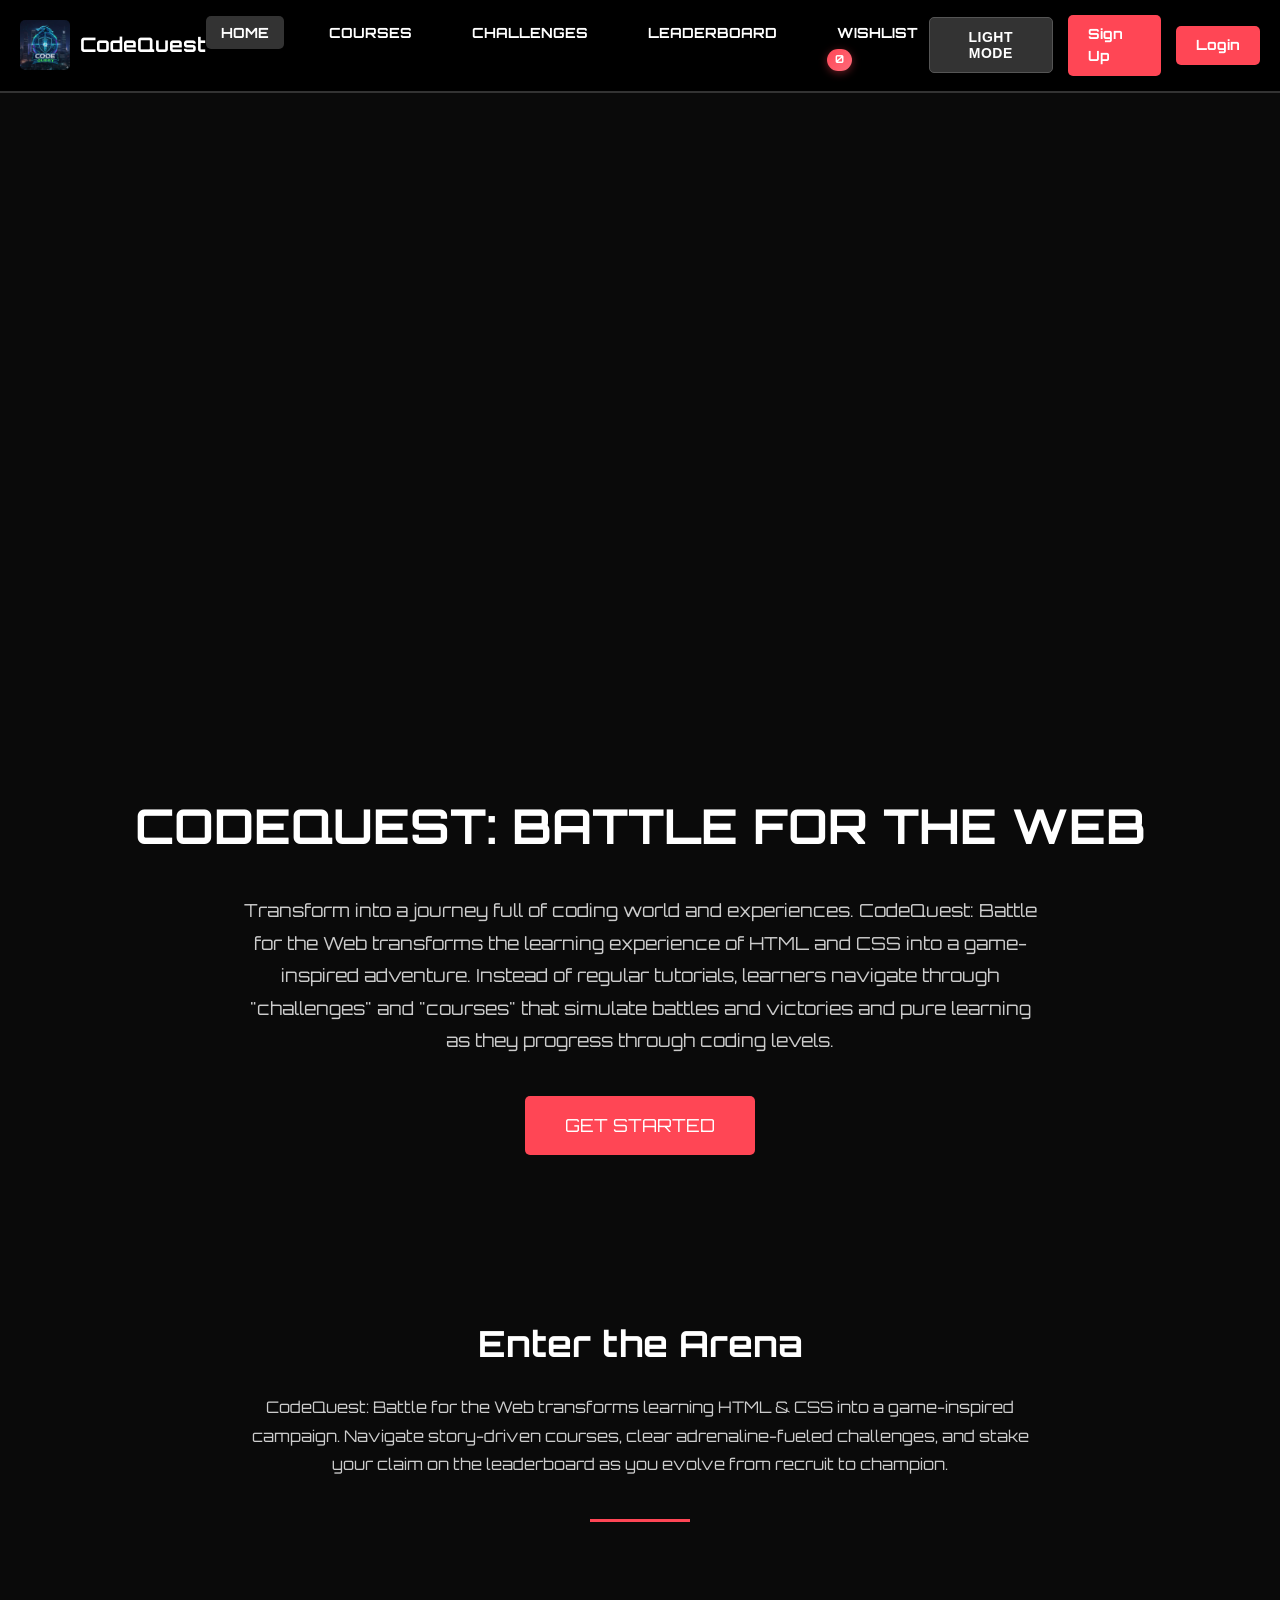
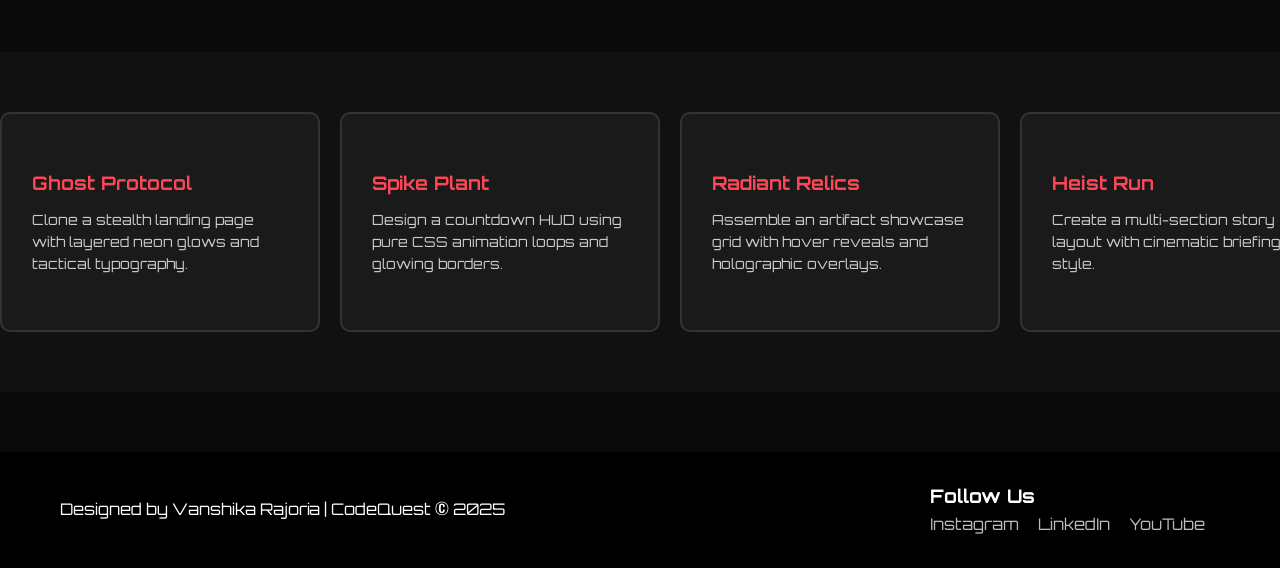
==== commit ba965718: "light mode activated" ====
--- a/index.html
+++ b/index.html
@@ -52,7 +52,7 @@
       </nav>
 
       <div class="header-actions">
-        <button class="search-btn" type="button">Search</button>
+        <button class="theme-toggle-btn" id="theme-toggle-btn" type="button">Light Mode</button>
         <a href="signup.html" class="btn btn-red">Sign Up</a>
         <a href="login.html" class="btn btn-red-outline">Login</a>
       </div>
@@ -137,12 +137,7 @@
   <footer class="site-footer">
     <div class="footer-inner">
       <p>Designed by Vanshika Rajoria | CodeQuest © 2025</p>
-      <!-- <nav class="footer-links">
-        <a href="index.html">Home</a>
-        <a href="courses.html">Courses</a>
-        <a href="challenges.html">Challenges</a>
-        <a href="leaderboard.html">Leaderboard</a> -->
-      <!-- </nav> -->
+      
       <div class="footer-col">
         <h3>Follow Us</h3>
         <div class="social-icons">
@@ -156,6 +151,7 @@
   </footer>
 
   <script src="courses.js"></script>
+  <script src="theme-toggle.js"></script>
 </body>
 
 </html>
--- a/index.css
+++ b/index.css
@@ -1,5 +1,3 @@
-
-
 * {
   margin: 0;
   padding: 0;
@@ -26,25 +24,14 @@
 }
 
 .header-inner {
-  
+
   margin: 0 auto;
   padding: 0 20px;
   display: flex;
   align-items: center;
   justify-content: space-between;
   position: relative;
-   /* width: 100%;
-    background: #000;
-    padding: 15px 40px;
-    display: flex;
-    align-items: center;
-    justify-content: space-between;
-    position: fixed;
-    top: 0;
-    z-index: 999;
-    
-    align-items: center;
-    gap: 10px; */
+  
 }
 
 
@@ -62,28 +49,6 @@
   border-radius: 5px;
 }
 
-/* .btn-cta {
-  background-color: #ff4655;
-  color: #ffffff; */
-  /* padding: 0px auto;
-  width:300px;
-  height: 100px;
-  
-  text-decoration: none;
-  font-weight: bold;
-  animation-name: change;
-  animation-duration: 4s;
-  animation-timing-function: ease-in;
-}
-
-@keyframes change {
-  0% {background-color: #ff4655;}
-  25% {background-color:rgba(0, 17, 255, 0.516);}
-  50% {background-color: aqua;}
-  75% {background-color: pink;}
-  100% {background-color: yellow;}
-} */
-
 
 
 .brand-title {
@@ -93,9 +58,9 @@
 }
 
 .main-nav {
-  /* flex: 1; */
-  display: flex;
-  /* justify-content: center; */
+  
+  display: flex;
+ 
 }
 
 .nav-toggle {
@@ -124,9 +89,10 @@
   margin: 0;
   padding: 0;
 }
-video{
+
+video {
   width: 100%;
-  
+
 }
 
 .nav-links a {
@@ -240,7 +206,7 @@
   content: "";
   position: absolute;
   inset: 0;
-  background: linear-gradient(180deg, rgba(0,0,0,0.2), rgba(0,0,0,0.35));
+  background: linear-gradient(180deg, rgba(0, 0, 0, 0.2), rgba(0, 0, 0, 0.35));
 }
 
 .hero-description {
@@ -347,7 +313,7 @@
   border-radius: 12px;
   padding: 40px 32px 48px;
   text-align: center;
-  box-shadow: 0 20px 40px rgba(0,0,0,0.4);
+  box-shadow: 0 20px 40px rgba(0, 0, 0, 0.4);
 }
 
 .auth-form {
@@ -407,6 +373,7 @@
   0% {
     transform: translateX(0);
   }
+
   100% {
     transform: translateX(-50%);
   }
@@ -438,10 +405,10 @@
   content: "";
   position: absolute;
   inset: 0;
-  background: linear-gradient(180deg, rgba(0,0,0,0.6), rgba(0,0,0,0.75));
-}
-
-.courses-hero > * {
+  background: linear-gradient(180deg, rgba(0, 0, 0, 0.6), rgba(0, 0, 0, 0.75));
+}
+
+.courses-hero>* {
   position: relative;
   z-index: 2;
 }
@@ -530,10 +497,10 @@
   content: "";
   position: absolute;
   inset: 0;
-  background: linear-gradient(180deg, rgba(0,0,0,0.65), rgba(0,0,0,0.85));
-}
-
-.challenge-intro > * {
+  background: linear-gradient(180deg, rgba(0, 0, 0, 0.65), rgba(0, 0, 0, 0.85));
+}
+
+.challenge-intro>* {
   position: relative;
   z-index: 2;
 }
@@ -580,7 +547,7 @@
   transition: transform 0.3s, border-color 0.3s, box-shadow 0.3s;
   max-width: 760px;
   width: calc(100% - 120px);
-  box-shadow: 0 20px 40px rgba(0,0,0,0.35);
+  box-shadow: 0 20px 40px rgba(0, 0, 0, 0.35);
 }
 
 .challenge-card:hover {
@@ -604,9 +571,9 @@
   justify-content: flex-end;
 }
 
-.challenge-option input:checked + .challenge-card {
+.challenge-option input:checked+.challenge-card {
   border-color: #ff4655;
-  box-shadow: 0 30px 50px rgba(255,70,85,0.25);
+  box-shadow: 0 30px 50px rgba(255, 70, 85, 0.25);
   transform: translateY(-4px);
 }
 
@@ -629,8 +596,8 @@
   border-radius: 999px;
   font-size: 12px;
   font-weight: bold;
-  background-color: rgba(255,255,255,0.05);
-  border: 1px solid rgba(255,255,255,0.15);
+  background-color: rgba(255, 255, 255, 0.05);
+  border: 1px solid rgba(255, 255, 255, 0.15);
 }
 
 .collective-play {
@@ -638,8 +605,8 @@
   border: 2px solid #333;
   border-radius: 14px;
   padding: 32px;
-  background: rgba(0,0,0,0.4);
-  box-shadow: 0 20px 40px rgba(0,0,0,0.35);
+  background: rgba(0, 0, 0, 0.4);
+  box-shadow: 0 20px 40px rgba(0, 0, 0, 0.35);
 }
 
 .collective-play p {
@@ -856,7 +823,7 @@
     transition: max-height 0.3s ease;
   }
 
-  .nav-toggle:checked ~ .main-nav {
+  .nav-toggle:checked~.main-nav {
     max-height: 300px;
     border-top: 1px solid #333;
   }
@@ -908,13 +875,396 @@
     text-align: center;
   }
 }
-.social-icons a{
-    
+
+.social-icons a {
+
   display: inline-block;
   margin-right: 15px;
   color: #bbb;
   text-decoration: none;
 }
+
 .social-icons a:hover {
-    color: #fff;
+  color: #fff;
+}
+
+
+
+.theme-toggle-btn {
+  background-color: #333;
+  color: #ffffff;
+  border: 1px solid #555;
+  padding: 11px 20px;
+  border-radius: 5px;
+  cursor: pointer;
+  font-size: 14px;
+  font-weight: bold;
+  transition: all 0.3s ease;
+  text-transform: uppercase;
+  letter-spacing: 0.5px;
+}
+
+.theme-toggle-btn:hover {
+  background-color: #444;
+  border-color: #ff4655;
+  transform: translateY(-2px);
+  box-shadow: 0 4px 12px rgba(255, 70, 85, 0.3);
+}
+
+.theme-toggle-btn:active {
+  transform: translateY(0);
+}
+
+
+
+
+body.light-mode {
+  background-color: #ffffff;
+  color: #1a1a1a;
+}
+
+
+body.light-mode .site-header {
+  background-color: #f8f9fa;
+  border-bottom: 2px solid #e0e0e0;
+}
+
+body.light-mode .brand-title {
+  color: #1a1a1a;
+}
+
+body.light-mode .nav-links a {
+  color: #1a1a1a;
+}
+
+body.light-mode .nav-links a:hover,
+body.light-mode .nav-links a.active {
+  background-color: #e0e0e0;
+}
+
+body.light-mode .theme-toggle-btn {
+  background-color: #e0e0e0;
+  color: #1a1a1a;
+  border-color: #c0c0c0;
+}
+
+body.light-mode .theme-toggle-btn:hover {
+  background-color: #d0d0d0;
+  border-color: #ff4655;
+}
+
+
+body.light-mode .hero-title {
+  color: #1a1a1a;
+}
+
+body.light-mode .hero-description {
+  color: #4a4a4a;
+}
+
+
+body.light-mode .section-title {
+  color: #1a1a1a;
+}
+
+body.light-mode .section-subtitle {
+  color: #4a4a4a;
+}
+
+
+body.light-mode .divider {
+  background: linear-gradient(90deg, transparent, #d0d0d0, transparent);
+}
+
+
+body.light-mode .challenge-item {
+  background-color: #f8f9fa;
+  border-color: #e0e0e0;
+}
+
+body.light-mode .challenge-item h3 {
+  color: #ff4655;
+}
+
+body.light-mode .challenge-item p {
+  color: #4a4a4a;
+}
+
+
+body.light-mode .challenges-scroll {
+  background-color: #f0f0f0;
+}
+
+
+body.light-mode .course-card {
+  background-color: #f8f9fa;
+  border-color: #e0e0e0;
+}
+
+body.light-mode .course-card:hover {
+  border-color: #ff4655;
+  box-shadow: 0 4px 12px rgba(255, 70, 85, 0.2);
+}
+
+body.light-mode .course-card h3 {
+  color: #ff4655;
+}
+
+body.light-mode .course-meta {
+  color: #666;
+}
+
+body.light-mode .course-card p {
+  color: #4a4a4a;
+}
+
+
+body.light-mode .course-marquee {
+  background-color: #f0f0f0;
+}
+
+
+body.light-mode .courses-hero {
+  border-color: #e0e0e0;
+}
+
+
+body.light-mode .challenge-card {
+  background-color: #f8f9fa;
+  border-color: #e0e0e0;
+}
+
+body.light-mode .challenge-card:hover {
+  border-color: #ff4655;
+}
+
+body.light-mode .challenge-option:nth-child(odd) .challenge-card {
+  border-left-color: #ff4655;
+}
+
+body.light-mode .challenge-option:nth-child(even) .challenge-card {
+  border-right-color: #23c5ff;
+}
+
+body.light-mode .challenge-card h3 {
+  color: #ff4655;
+}
+
+body.light-mode .challenge-card p {
+  color: #4a4a4a;
+}
+
+body.light-mode .difficulty {
+  background-color: #e0e0e0;
+  border-color: #c0c0c0;
+  color: #1a1a1a;
+}
+
+
+body.light-mode .challenge-intro {
+  border-color: #e0e0e0;
+}
+
+body.light-mode .collective-play {
+  background: #f8f9fa;
+  border-color: #e0e0e0;
+}
+
+body.light-mode .collective-play p {
+  color: #4a4a4a;
+}
+
+
+body.light-mode .podium-item {
+  background-color: #f8f9fa;
+  border-color: #e0e0e0;
+}
+
+body.light-mode .podium-item.first {
+  background: linear-gradient(180deg, #fff9e6, #f8f9fa);
+}
+
+body.light-mode .podium-item.second {
+  background: linear-gradient(180deg, #f5f5f5, #f8f9fa);
+}
+
+body.light-mode .podium-item.third {
+  background: linear-gradient(180deg, #fff5f0, #f8f9fa);
+}
+
+body.light-mode .podium-name {
+  color: #1a1a1a;
+}
+
+body.light-mode .podium-score {
+  color: #4a4a4a;
+}
+
+body.light-mode .leaderboard-header {
+  background-color: #f0f0f0;
+  border-bottom-color: #d0d0d0;
+  color: #1a1a1a;
+}
+
+body.light-mode .leaderboard-row {
+  border-bottom-color: #e0e0e0;
+  color: #1a1a1a;
+}
+
+body.light-mode .leaderboard-row:hover {
+  background-color: #f8f9fa;
+}
+
+
+body.light-mode .auth-section {
+  background-color: #f8f9fa;
+}
+
+body.light-mode .auth-card {
+  background-color: #ffffff;
+  border: 2px solid #e0e0e0;
+  box-shadow: 0 20px 60px rgba(0, 0, 0, 0.08);
+}
+
+body.light-mode .auth-form label {
+  color: #1a1a1a;
+}
+
+body.light-mode .auth-form input[type="text"],
+body.light-mode .auth-form input[type="email"],
+body.light-mode .auth-form input[type="password"] {
+  background-color: #f8f9fa;
+  border: 2px solid #e0e0e0;
+  color: #1a1a1a;
+}
+
+body.light-mode .auth-form input::placeholder {
+  color: #999;
+}
+
+body.light-mode .auth-form input:focus {
+  border-color: #ff4655;
+  background-color: #ffffff;
+  box-shadow: 0 0 0 3px rgba(255, 70, 85, 0.1);
+}
+
+body.light-mode .auth-remember {
+  color: #1a1a1a;
+}
+
+body.light-mode .auth-switch {
+  color: #4a4a4a;
+}
+
+body.light-mode .auth-switch a {
+  color: #ff4655;
+}
+
+
+body.light-mode .wishlist-hero {
+  background-color: #f8f9fa;
+  border-color: #e0e0e0;
+}
+
+body.light-mode .wishlist-card {
+  background-color: #f8f9fa;
+  border-color: #e0e0e0;
+}
+
+body.light-mode .wishlist-card:hover {
+  border-color: #ff4655;
+}
+
+body.light-mode .wishlist-card h3 {
+  color: #ff4655;
+}
+
+body.light-mode .wishlist-card p {
+  color: #4a4a4a;
+}
+
+body.light-mode .empty-state h2 {
+  color: #1a1a1a;
+}
+
+body.light-mode .empty-state p {
+  color: #4a4a4a;
+}
+
+
+body.light-mode .site-footer {
+  background-color: #f8f9fa;
+  color: #1a1a1a;
+  border-top: 2px solid #e0e0e0;
+}
+
+body.light-mode .site-footer p {
+  color: #1a1a1a;
+}
+
+body.light-mode .footer-col h3 {
+  color: #1a1a1a;
+}
+
+body.light-mode .social-icons a {
+  color: #4a4a4a;
+}
+
+body.light-mode .social-icons a:hover {
+  color: #ff4655;
+}
+
+
+body.light-mode .btn-red {
+  background-color: #ff4655;
+  color: #ffffff;
+}
+
+body.light-mode .btn-red:hover {
+  background-color: #ff6b7a;
+}
+
+body.light-mode .btn-red-outline {
+  background-color: #ff4655;
+  color: #ffffff;
+}
+
+body.light-mode .btn-red-outline:hover {
+  background-color: #ff6b7a;
+}
+
+body.light-mode .btn-cta {
+  background-color: #ff4655;
+  color: #ffffff;
+}
+
+body.light-mode .btn-cta:hover {
+  background-color: #ff6b7a;
+}
+
+body.light-mode .wishlist-badge {
+  background: linear-gradient(135deg, #ff4655, #ff6b7a);
+  color: #fff;
+}
+
+body.light-mode video {
+  opacity: 1;
+  filter: brightness(1.1);
+}
+
+body.light-mode img {
+  opacity: 1;
+  filter: brightness(1.05);
+}
+
+body.light-mode .hero-image-container img {
+  opacity: 1;
+  filter: brightness(1.1) grayscale(0%);
+}
+
+body.light-mode .course-card img,
+body.light-mode .challenge-card img,
+body.light-mode .wishlist-card img {
+  opacity: 1;
+  filter: brightness(1.2) contrast(1.05) saturate(1.1);
 }
